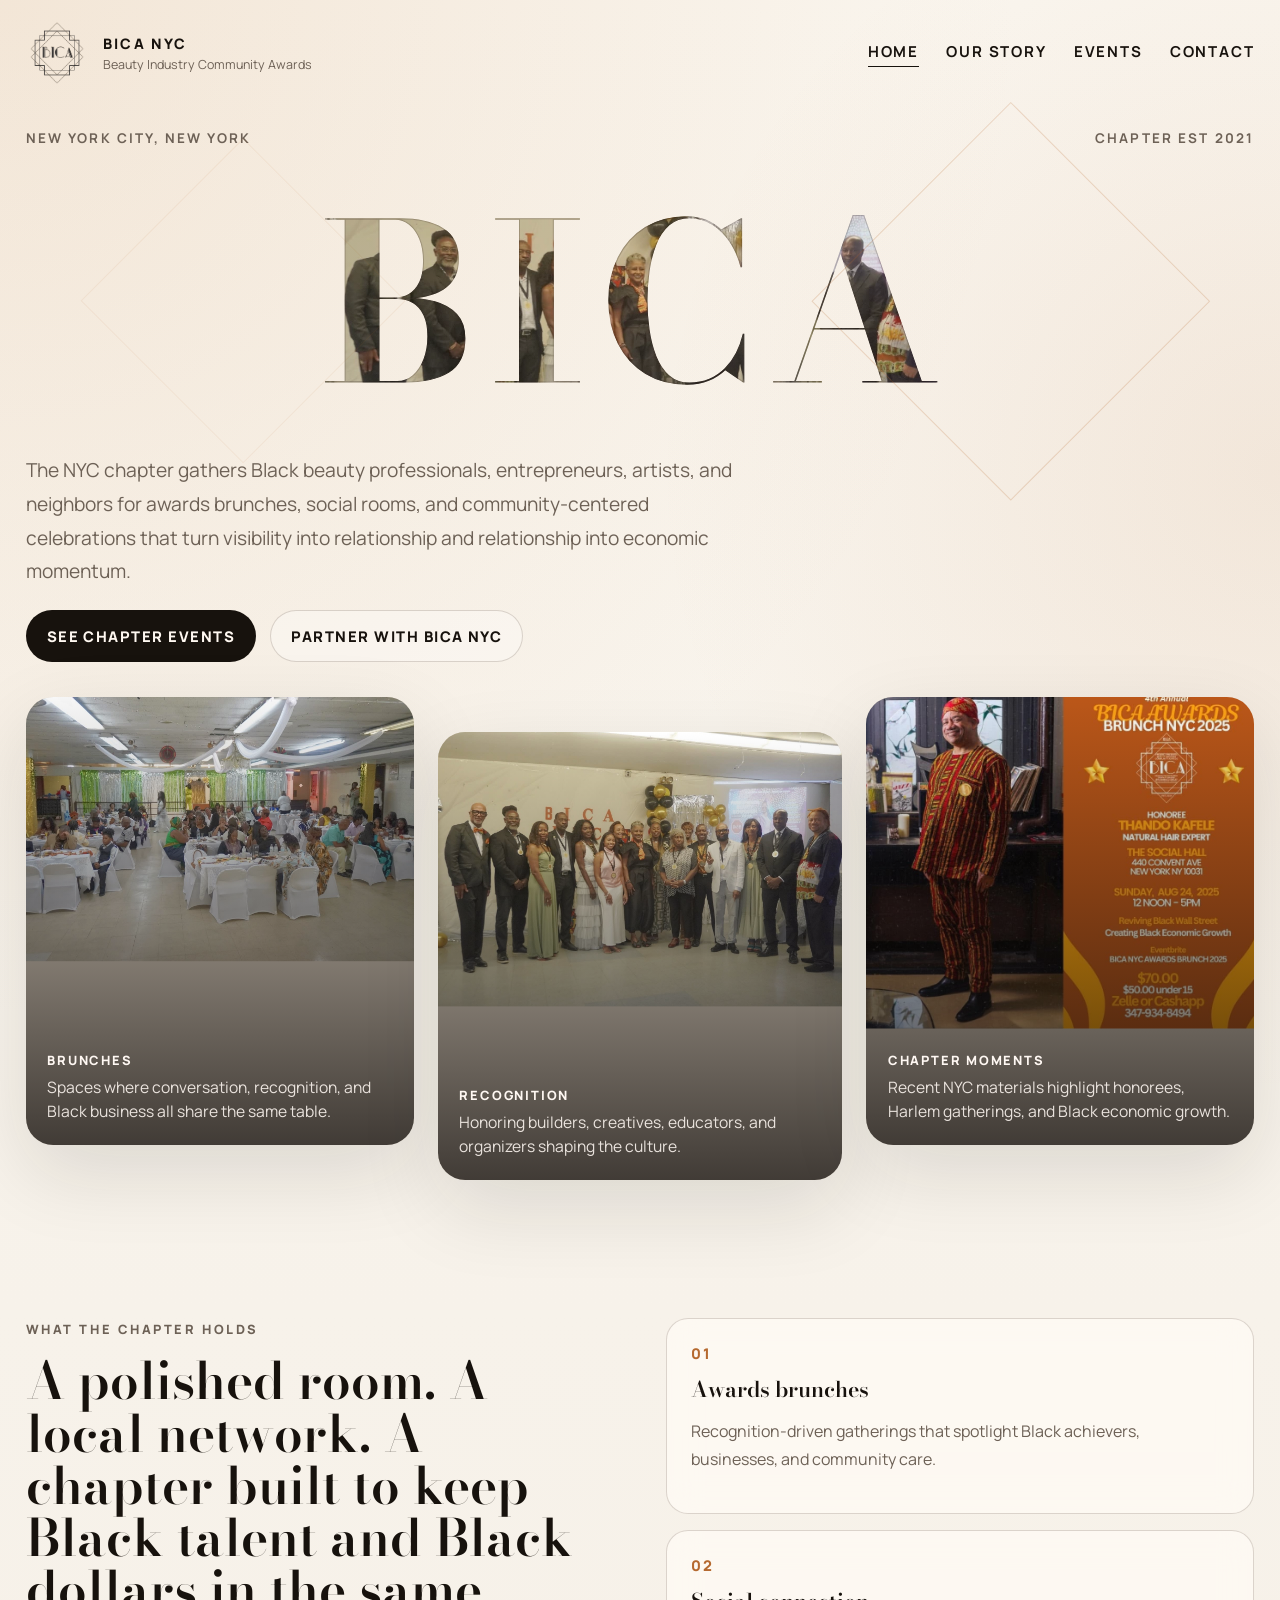
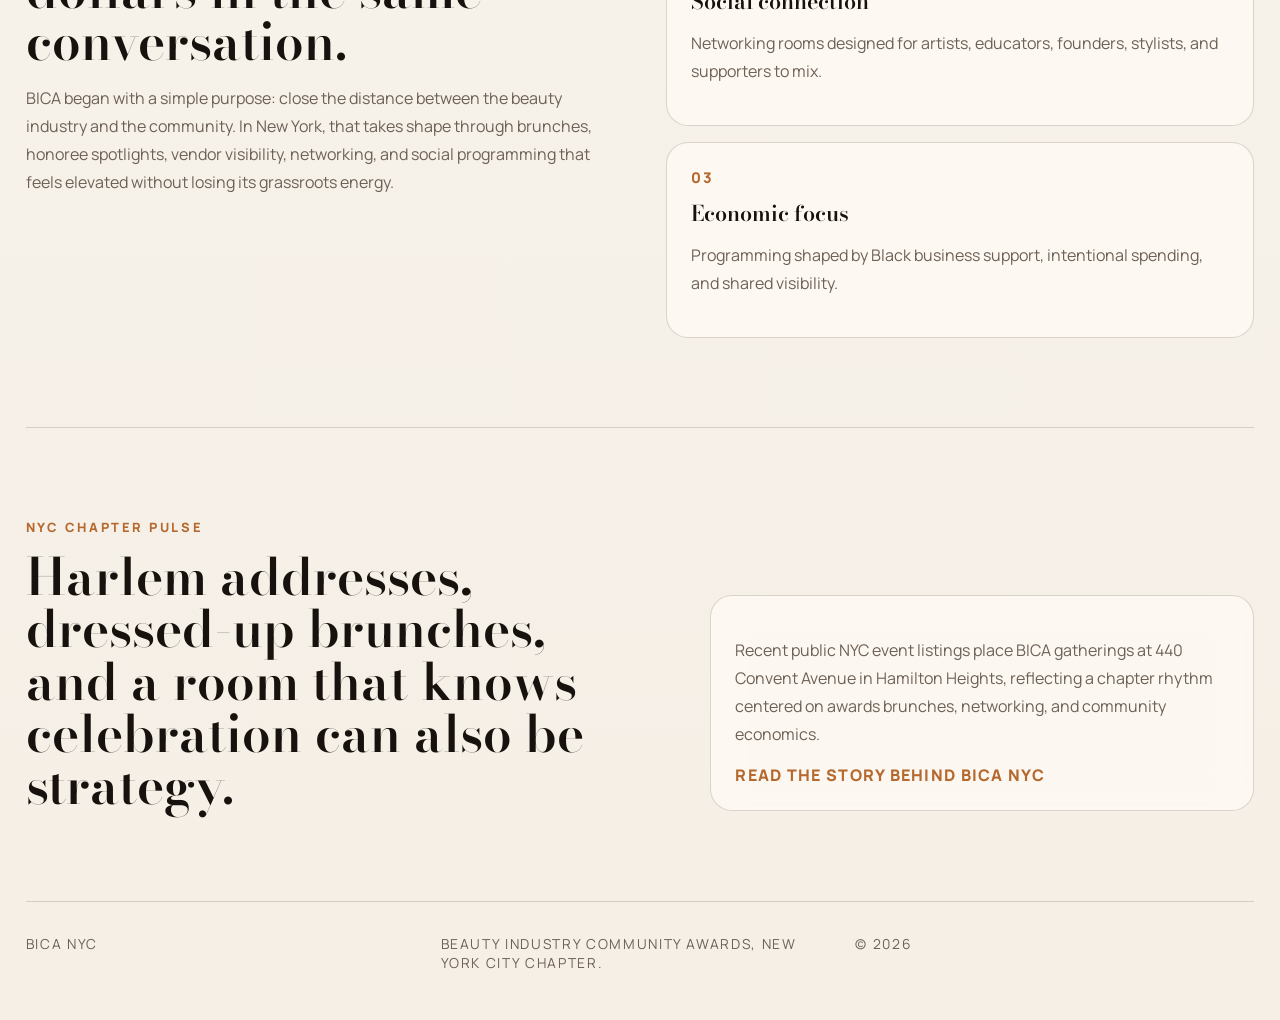
==== index.html @ 3b9389a3 "Initial BICA NYC site" ====
<!doctype html>
<html lang="en">
  <head>
    <meta charset="UTF-8" />
    <meta name="viewport" content="width=device-width, initial-scale=1.0" />
    <title>BICA NYC | Beauty Industry Community Awards</title>
    <meta
      name="description"
      content="BICA NYC celebrates Black beauty professionals, entrepreneurs, and community builders through awards brunches, social gatherings, and economic connection."
    />
    <link rel="icon" href="cleanIcon.png" type="image/png" />
    <link rel="preconnect" href="https://fonts.googleapis.com" />
    <link rel="preconnect" href="https://fonts.gstatic.com" crossorigin />
    <link
      href="https://fonts.googleapis.com/css2?family=Bodoni+Moda:opsz,wght@6..96,400;6..96,500;6..96,700&family=Manrope:wght@400;500;600;700;800&display=swap"
      rel="stylesheet"
    />
    <link rel="stylesheet" href="styles.css" />
    <script src="app.js" defer></script>
  </head>
  <body data-page="home">
    <div class="page-shell">
      <header class="site-header">
        <a class="brand-lockup" href="index.html" aria-label="BICA NYC home">
          <img src="cleanIcon.png" alt="" />
          <div>
            <span>BICA NYC</span>
            <small>Beauty Industry Community Awards</small>
          </div>
        </a>
        <button class="menu-toggle" type="button" aria-expanded="false" aria-controls="site-nav">
          Menu
        </button>
        <nav class="site-nav" id="site-nav" aria-label="Primary navigation">
          <a href="index.html">Home</a>
          <a href="our-story.html">Our Story</a>
          <a href="events.html">Events</a>
          <a href="contact.html">Contact</a>
        </nav>
      </header>

      <main>
        <section class="hero hero-home">
          <div class="hero-rail">
            <p class="hero-meta">New York City, New York</p>
            <p class="hero-meta hero-meta-right">Chapter est 2021</p>
          </div>
          <div class="hero-wordmark-wrap">
            <h1 class="hero-wordmark">BICA</h1>
          </div>
          <div class="hero-intro">
            <p class="lede">
              The NYC chapter gathers Black beauty professionals, entrepreneurs, artists, and neighbors for
              awards brunches, social rooms, and community-centered celebrations that turn visibility into
              relationship and relationship into economic momentum.
            </p>
            <div class="hero-actions">
              <a class="button button-dark" href="events.html">See chapter events</a>
              <a class="button button-ghost" href="contact.html">Partner with BICA NYC</a>
            </div>
          </div>
          <div class="media-ribbon" data-auto-track>
            <article class="media-card media-card-tall">
              <img src="assets/banquet-room.jpg" alt="Guests seated at a BICA brunch gathering in New York." />
              <div class="media-copy">
                <span>Brunches</span>
                <p>Spaces where conversation, recognition, and Black business all share the same table.</p>
              </div>
            </article>
            <article class="media-card media-card-tall media-card-focus">
              <img
                src="assets/award-honorees.jpg"
                alt="BICA honorees and community leaders posing together after an awards celebration."
              />
              <div class="media-copy">
                <span>Recognition</span>
                <p>Honoring builders, creatives, educators, and organizers shaping the culture.</p>
              </div>
            </article>
            <article class="media-card media-card-tall">
              <img
                src="assets/nyc-brunch-2025-poster.jpg"
                alt="Poster for the 4th Annual BICA Awards Brunch NYC 2025."
              />
              <div class="media-copy">
                <span>Chapter moments</span>
                <p>Recent NYC materials highlight honorees, Harlem gatherings, and Black economic growth.</p>
              </div>
            </article>
          </div>
        </section>

        <section class="section split-section">
          <div class="section-copy">
            <p class="section-label">What the chapter holds</p>
            <h2>
              A polished room. A local network. A chapter built to keep Black talent and Black dollars in the
              same conversation.
            </h2>
            <p>
              BICA began with a simple purpose: close the distance between the beauty industry and the
              community. In New York, that takes shape through brunches, honoree spotlights, vendor
              visibility, networking, and social programming that feels elevated without losing its grassroots
              energy.
            </p>
          </div>
          <div class="stat-grid">
            <article>
              <span>01</span>
              <h3>Awards brunches</h3>
              <p>Recognition-driven gatherings that spotlight Black achievers, businesses, and community care.</p>
            </article>
            <article>
              <span>02</span>
              <h3>Social connection</h3>
              <p>Networking rooms designed for artists, educators, founders, stylists, and supporters to mix.</p>
            </article>
            <article>
              <span>03</span>
              <h3>Economic focus</h3>
              <p>Programming shaped by Black business support, intentional spending, and shared visibility.</p>
            </article>
          </div>
        </section>

        <section class="section chapter-band">
          <div class="chapter-band-copy">
            <p class="section-label">NYC Chapter Pulse</p>
            <h2>Harlem addresses, dressed-up brunches, and a room that knows celebration can also be strategy.</h2>
          </div>
          <div class="quote-panel">
            <p>
              Recent public NYC event listings place BICA gatherings at 440 Convent Avenue in Hamilton
              Heights, reflecting a chapter rhythm centered on awards brunches, networking, and community
              economics.
            </p>
            <a class="text-link" href="our-story.html">Read the story behind BICA NYC</a>
          </div>
        </section>
      </main>

      <footer class="site-footer">
        <p>BICA NYC</p>
        <p>Beauty Industry Community Awards, New York City chapter.</p>
        <p>&copy; <span data-year></span></p>
      </footer>
    </div>
  </body>
</html>
---- styles.css ----
:root {
  --bg: #f7f2ea;
  --bg-strong: #f1e8d9;
  --surface: rgba(255, 251, 245, 0.72);
  --surface-strong: #fffaf4;
  --ink: #17120d;
  --muted: #6d6156;
  --bronze: #b5692f;
  --bronze-soft: #d8a56f;
  --line: rgba(68, 48, 31, 0.18);
  --shadow: 0 28px 80px rgba(28, 21, 17, 0.12);
  --radius-lg: 32px;
  --radius-md: 22px;
  --radius-sm: 14px;
  --max-width: 1320px;
  --gutter: clamp(1.2rem, 2vw, 2rem);
}

*,
*::before,
*::after {
  box-sizing: border-box;
}

html {
  scroll-behavior: smooth;
}

body {
  margin: 0;
  min-height: 100vh;
  font-family: "Manrope", sans-serif;
  color: var(--ink);
  background:
    radial-gradient(circle at top left, rgba(214, 166, 118, 0.2), transparent 35%),
    radial-gradient(circle at 100% 18%, rgba(181, 105, 47, 0.1), transparent 25%),
    linear-gradient(180deg, #faf6ef 0%, var(--bg) 50%, #f5efe6 100%);
}

img {
  display: block;
  max-width: 100%;
}

a {
  color: inherit;
  text-decoration: none;
}

button,
input,
select,
textarea {
  font: inherit;
}

.page-shell {
  width: min(100%, calc(var(--max-width) + 2 * var(--gutter)));
  margin: 0 auto;
  padding: 0 var(--gutter) 2rem;
}

.site-header {
  display: flex;
  align-items: center;
  justify-content: space-between;
  gap: 1.25rem;
  padding: 1.4rem 0 0.8rem;
}

.brand-lockup {
  display: inline-flex;
  align-items: center;
  gap: 0.95rem;
  min-width: 0;
}

.brand-lockup img {
  width: 62px;
  height: 62px;
  flex: none;
  object-fit: contain;
  object-position: center;
}

.brand-lockup span,
.brand-lockup small {
  display: block;
}

.brand-lockup span {
  font-size: 0.9rem;
  font-weight: 800;
  letter-spacing: 0.16em;
  text-transform: uppercase;
}

.brand-lockup small {
  margin-top: 0.18rem;
  color: var(--muted);
  font-size: 0.78rem;
}

.site-nav {
  display: inline-flex;
  align-items: center;
  gap: 1.7rem;
}

.site-nav a {
  position: relative;
  padding-bottom: 0.18rem;
  font-size: 0.94rem;
  font-weight: 700;
  letter-spacing: 0.12em;
  text-transform: uppercase;
}

.site-nav a::after {
  content: "";
  position: absolute;
  left: 0;
  bottom: -0.1rem;
  width: 100%;
  height: 1px;
  background: currentColor;
  transform: scaleX(0);
  transform-origin: right;
  transition: transform 180ms ease;
}

.site-nav a:hover::after,
.site-nav a[aria-current="page"]::after {
  transform: scaleX(1);
  transform-origin: left;
}

.menu-toggle {
  display: none;
  border: 0;
  background: transparent;
  padding: 0.5rem 0.2rem;
  font-size: 0.85rem;
  font-weight: 800;
  letter-spacing: 0.16em;
  text-transform: uppercase;
  color: var(--ink);
}

.hero {
  padding: 1.4rem 0 3rem;
}

.hero-rail {
  display: flex;
  justify-content: space-between;
  gap: 1rem;
  padding-top: 0.6rem;
}

.hero-meta {
  margin: 0;
  max-width: 18rem;
  color: var(--muted);
  font-size: 0.84rem;
  font-weight: 700;
  letter-spacing: 0.16em;
  text-transform: uppercase;
}

.hero-meta-right {
  text-align: right;
}

.hero-wordmark-wrap {
  position: relative;
  display: grid;
  place-items: center;
  min-height: clamp(13rem, 24vw, 22rem);
  padding: clamp(1rem, 4vw, 2rem) 0 clamp(1.2rem, 2vw, 1.6rem);
}

.hero-wordmark-wrap::before,
.hero-wordmark-wrap::after {
  content: "";
  position: absolute;
  top: 50%;
  width: clamp(12rem, 22vw, 22rem);
  aspect-ratio: 1;
  border: 1px solid rgba(181, 105, 47, 0.22);
  transform: translateY(-50%) rotate(45deg);
}

.hero-wordmark-wrap::before {
  right: clamp(2.5rem, 8vw, 9rem);
}

.hero-wordmark-wrap::after {
  width: clamp(10rem, 18vw, 18rem);
  left: clamp(2.5rem, 8vw, 9rem);
  opacity: 0.35;
}

.hero-wordmark {
  margin: 0;
  font-family: "Bodoni Moda", serif;
  font-size: clamp(5rem, 17vw, 13.8rem);
  font-weight: 700;
  line-height: 0.88;
  letter-spacing: 0.08em;
  text-align: center;
  text-transform: uppercase;
  color: transparent;
  background-image:
    linear-gradient(135deg, rgba(20, 15, 10, 0.12), rgba(181, 105, 47, 0.08)),
    url("assets/award-honorees.jpg");
  background-size: cover;
  background-position: center 42%;
  -webkit-background-clip: text;
  background-clip: text;
  -webkit-text-stroke: 1px rgba(35, 23, 16, 0.22);
}

.hero-intro {
  display: grid;
  justify-items: start;
  gap: 1.3rem;
  margin: 0 auto 2.2rem;
}

.lede,
.page-hero-copy,
.section-copy p,
.stat-grid p,
.event-card p,
.story-column p,
.timeline-list p,
.contact-card p,
.contact-form label,
.quote-panel p,
.pull-quote p {
  color: var(--muted);
  line-height: 1.75;
}

.lede {
  margin: 0;
  max-width: 46rem;
  font-size: clamp(1rem, 1vw + 0.85rem, 1.2rem);
}

.hero-actions {
  display: flex;
  gap: 0.9rem;
  flex-wrap: wrap;
  justify-content: flex-start;
}

.button {
  display: inline-flex;
  align-items: center;
  justify-content: center;
  min-height: 3.25rem;
  padding: 0.85rem 1.25rem;
  border-radius: 999px;
  border: 1px solid transparent;
  font-size: 0.92rem;
  font-weight: 800;
  letter-spacing: 0.1em;
  text-transform: uppercase;
  transition:
    transform 180ms ease,
    border-color 180ms ease,
    background-color 180ms ease;
}

.button:hover {
  transform: translateY(-1px);
}

.button-dark {
  background: var(--ink);
  color: #fff8f1;
}

.button-ghost {
  border-color: var(--line);
  background: rgba(255, 255, 255, 0.3);
}

.media-ribbon {
  display: grid;
  grid-template-columns: minmax(0, 0.96fr) minmax(0, 1fr) minmax(0, 0.96fr);
  gap: 1.5rem;
  align-items: start;
}

.media-card {
  position: relative;
  overflow: hidden;
  border-radius: clamp(1.7rem, 2vw, 2.4rem);
  min-height: 28rem;
  background: #ddd2c2;
  box-shadow: var(--shadow);
}

.media-card::after {
  content: "";
  position: absolute;
  inset: 0;
  background: linear-gradient(180deg, transparent 0%, rgba(16, 12, 10, 0.76) 100%);
}

.media-card img {
  width: 100%;
  height: 100%;
  object-fit: cover;
  transform: scale(1.04);
  animation: frame-drift 18s ease-in-out infinite alternate;
}

.media-card-focus {
  margin-top: 2.2rem;
}

.media-copy {
  position: absolute;
  inset: auto 0 0;
  z-index: 1;
  padding: 1.35rem;
  color: #fff8f3;
}

.media-copy span {
  display: block;
  margin-bottom: 0.35rem;
  font-size: 0.8rem;
  font-weight: 800;
  letter-spacing: 0.14em;
  text-transform: uppercase;
}

.media-copy p {
  margin: 0;
  font-size: 0.98rem;
  line-height: 1.55;
  color: rgba(255, 248, 243, 0.88);
}

.section {
  padding: clamp(3.6rem, 7vw, 6rem) 0;
}

.split-section,
.contact-layout,
.story-grid {
  display: grid;
  grid-template-columns: repeat(2, minmax(0, 1fr));
  gap: clamp(1.8rem, 4vw, 4rem);
  align-items: start;
}

.section-label,
.event-date {
  margin: 0 0 0.9rem;
  color: var(--bronze);
  font-size: 0.8rem;
  font-weight: 800;
  letter-spacing: 0.2em;
  text-transform: uppercase;
}

h1,
h2,
h3 {
  margin: 0;
  font-family: "Bodoni Moda", serif;
  font-weight: 600;
  line-height: 1.02;
}

h1 {
  font-size: clamp(2.8rem, 6vw, 5.4rem);
}

h2 {
  font-size: clamp(2rem, 4vw, 3.3rem);
}

h3 {
  font-size: 1.35rem;
}

.section-copy h2,
.story-column h2 {
  margin-bottom: 1rem;
  max-width: 18ch;
}

.stat-grid {
  display: grid;
  gap: 1rem;
}

.stat-grid article,
.event-card,
.contact-card,
.contact-form,
.quote-panel {
  position: relative;
  overflow: hidden;
  padding: 1.5rem;
  border: 1px solid var(--line);
  border-radius: var(--radius-md);
  background: var(--surface);
  backdrop-filter: blur(16px);
}

.stat-grid article span {
  display: block;
  margin-bottom: 1rem;
  color: var(--bronze);
  font-size: 0.92rem;
  font-weight: 800;
  letter-spacing: 0.14em;
}

.stat-grid h3 {
  margin-bottom: 0.75rem;
}

.chapter-band {
  display: grid;
  grid-template-columns: minmax(0, 1.1fr) minmax(18rem, 0.9fr);
  gap: 1.25rem;
  align-items: end;
  border-top: 1px solid var(--line);
}

.chapter-band-copy h2 {
  max-width: 18ch;
}

.text-link {
  color: var(--bronze);
  font-weight: 800;
  letter-spacing: 0.08em;
  text-transform: uppercase;
}

.page-hero {
  display: grid;
  grid-template-columns: minmax(0, 1.05fr) minmax(0, 0.95fr);
  gap: 2rem;
  align-items: end;
  padding: 2rem 0 2.2rem;
}

.page-hero h1 {
  max-width: 12ch;
}

.story-figure {
  margin: 0;
  overflow: hidden;
  border-radius: var(--radius-lg);
  box-shadow: var(--shadow);
}

.story-figure img {
  width: 100%;
  height: 100%;
  min-height: 30rem;
  object-fit: cover;
}

.story-column {
  padding-top: 0.8rem;
}

.timeline-section {
  border-top: 1px solid var(--line);
}

.timeline-list {
  display: grid;
  gap: 1rem;
  margin-top: 2rem;
}

.timeline-list article {
  display: grid;
  grid-template-columns: 7rem minmax(0, 1fr);
  gap: 1rem;
  padding: 1rem 0;
  border-bottom: 1px solid var(--line);
}

.timeline-list span {
  color: var(--bronze);
  font-size: 0.92rem;
  font-weight: 800;
  letter-spacing: 0.14em;
  text-transform: uppercase;
}

.pull-quote {
  padding-top: 0;
}

.pull-quote p {
  max-width: 28ch;
  margin: 0;
  font-family: "Bodoni Moda", serif;
  font-size: clamp(1.8rem, 3vw, 2.7rem);
  line-height: 1.3;
  color: var(--ink);
}

.event-grid {
  display: grid;
  grid-template-columns: minmax(0, 0.95fr) repeat(2, minmax(0, 1fr));
  gap: 1rem;
}

.event-card {
  min-height: 100%;
}

.event-card h2 {
  margin-bottom: 0.8rem;
  font-size: clamp(1.6rem, 2vw, 2rem);
}

.event-card-image {
  padding: 0;
}

.event-card-image img {
  width: 100%;
  height: 100%;
  object-fit: cover;
}

.gallery-section {
  border-top: 1px solid var(--line);
}

.media-ribbon-secondary {
  grid-template-columns: repeat(3, minmax(0, 1fr));
}

.media-ribbon-secondary .media-card {
  min-height: 24rem;
}

.contact-stack {
  display: grid;
  gap: 1rem;
}

.contact-form {
  display: grid;
  gap: 1rem;
}

.contact-form label {
  display: grid;
  gap: 0.5rem;
  font-size: 0.92rem;
  font-weight: 700;
}

.contact-form input,
.contact-form select,
.contact-form textarea {
  width: 100%;
  border: 1px solid rgba(47, 32, 18, 0.18);
  border-radius: 18px;
  padding: 0.95rem 1rem;
  background: rgba(255, 253, 249, 0.85);
  color: var(--ink);
}

.contact-form textarea {
  resize: vertical;
}

.form-note {
  margin: 0;
  color: var(--muted);
  font-size: 0.9rem;
}

.form-status {
  min-height: 1.4rem;
  margin: 0;
  color: var(--bronze);
  font-size: 0.9rem;
  font-weight: 700;
}

.site-footer {
  display: grid;
  grid-template-columns: repeat(3, minmax(0, 1fr));
  gap: 1rem;
  padding: 2rem 0 1rem;
  border-top: 1px solid var(--line);
  color: var(--muted);
  font-size: 0.86rem;
  text-transform: uppercase;
  letter-spacing: 0.12em;
}

.site-footer p {
  margin: 0;
}

@keyframes frame-drift {
  0% {
    transform: scale(1.04) translate3d(-1.5%, -1%, 0);
  }
  100% {
    transform: scale(1.08) translate3d(1.5%, 1%, 0);
  }
}

@media (max-width: 980px) {
  .hero-intro,
  .page-hero,
  .split-section,
  .contact-layout,
  .story-grid,
  .chapter-band,
  .event-grid,
  .site-footer {
    grid-template-columns: 1fr;
  }

  .hero-intro {
    display: grid;
  }

  .hero-meta-right {
    text-align: left;
  }

  .hero-wordmark-wrap {
    min-height: auto;
  }

  .hero-wordmark-wrap::before {
    right: 1rem;
  }

  .hero-wordmark-wrap::after {
    left: 1rem;
  }

  .media-ribbon,
  .media-ribbon-secondary {
    grid-template-columns: 1fr;
  }

  .media-card-focus {
    margin-top: 0;
  }

  .story-figure img {
    min-height: 24rem;
  }

  .site-footer {
    gap: 0.45rem;
  }
}

@media (max-width: 820px) {
  .site-header {
    align-items: flex-start;
    flex-wrap: wrap;
  }

  .menu-toggle {
    display: inline-flex;
    margin-left: auto;
  }

  .site-nav {
    display: none;
    width: 100%;
    flex-direction: column;
    align-items: flex-start;
    gap: 0.95rem;
    padding: 0.2rem 0 0.8rem;
  }

  .site-nav.is-open {
    display: flex;
  }

  .hero {
    padding-top: 0.5rem;
  }

  .hero-rail {
    display: grid;
    gap: 0.4rem;
  }

  .media-ribbon,
  .media-ribbon-secondary {
    display: flex;
    gap: 1rem;
    overflow-x: auto;
    touch-action: pan-x;
    padding-bottom: 0.45rem;
    scroll-snap-type: x mandatory;
    scrollbar-width: none;
  }

  .media-ribbon::-webkit-scrollbar,
  .media-ribbon-secondary::-webkit-scrollbar {
    display: none;
  }

  .media-ribbon.is-dragging,
  .media-ribbon-secondary.is-dragging {
    cursor: grabbing;
    scroll-snap-type: none;
  }

  .media-card {
    min-width: min(82vw, 22rem);
    min-height: 24rem;
    scroll-snap-align: start;
  }

  .timeline-list article {
    grid-template-columns: 1fr;
  }
}

@media (max-width: 560px) {
  .page-shell {
    padding-bottom: 1.2rem;
  }

  .hero-wordmark {
    font-size: clamp(4rem, 22vw, 6rem);
    letter-spacing: 0.05em;
  }

  h1 {
    font-size: clamp(2.2rem, 10vw, 3.2rem);
  }

  h2 {
    font-size: clamp(1.8rem, 8vw, 2.4rem);
  }

  .brand-lockup {
    max-width: calc(100% - 5rem);
  }

  .brand-lockup img {
    width: 48px;
    height: 48px;
  }

  .stat-grid article,
  .event-card,
  .contact-card,
  .contact-form,
  .quote-panel {
    padding: 1.25rem;
  }
}
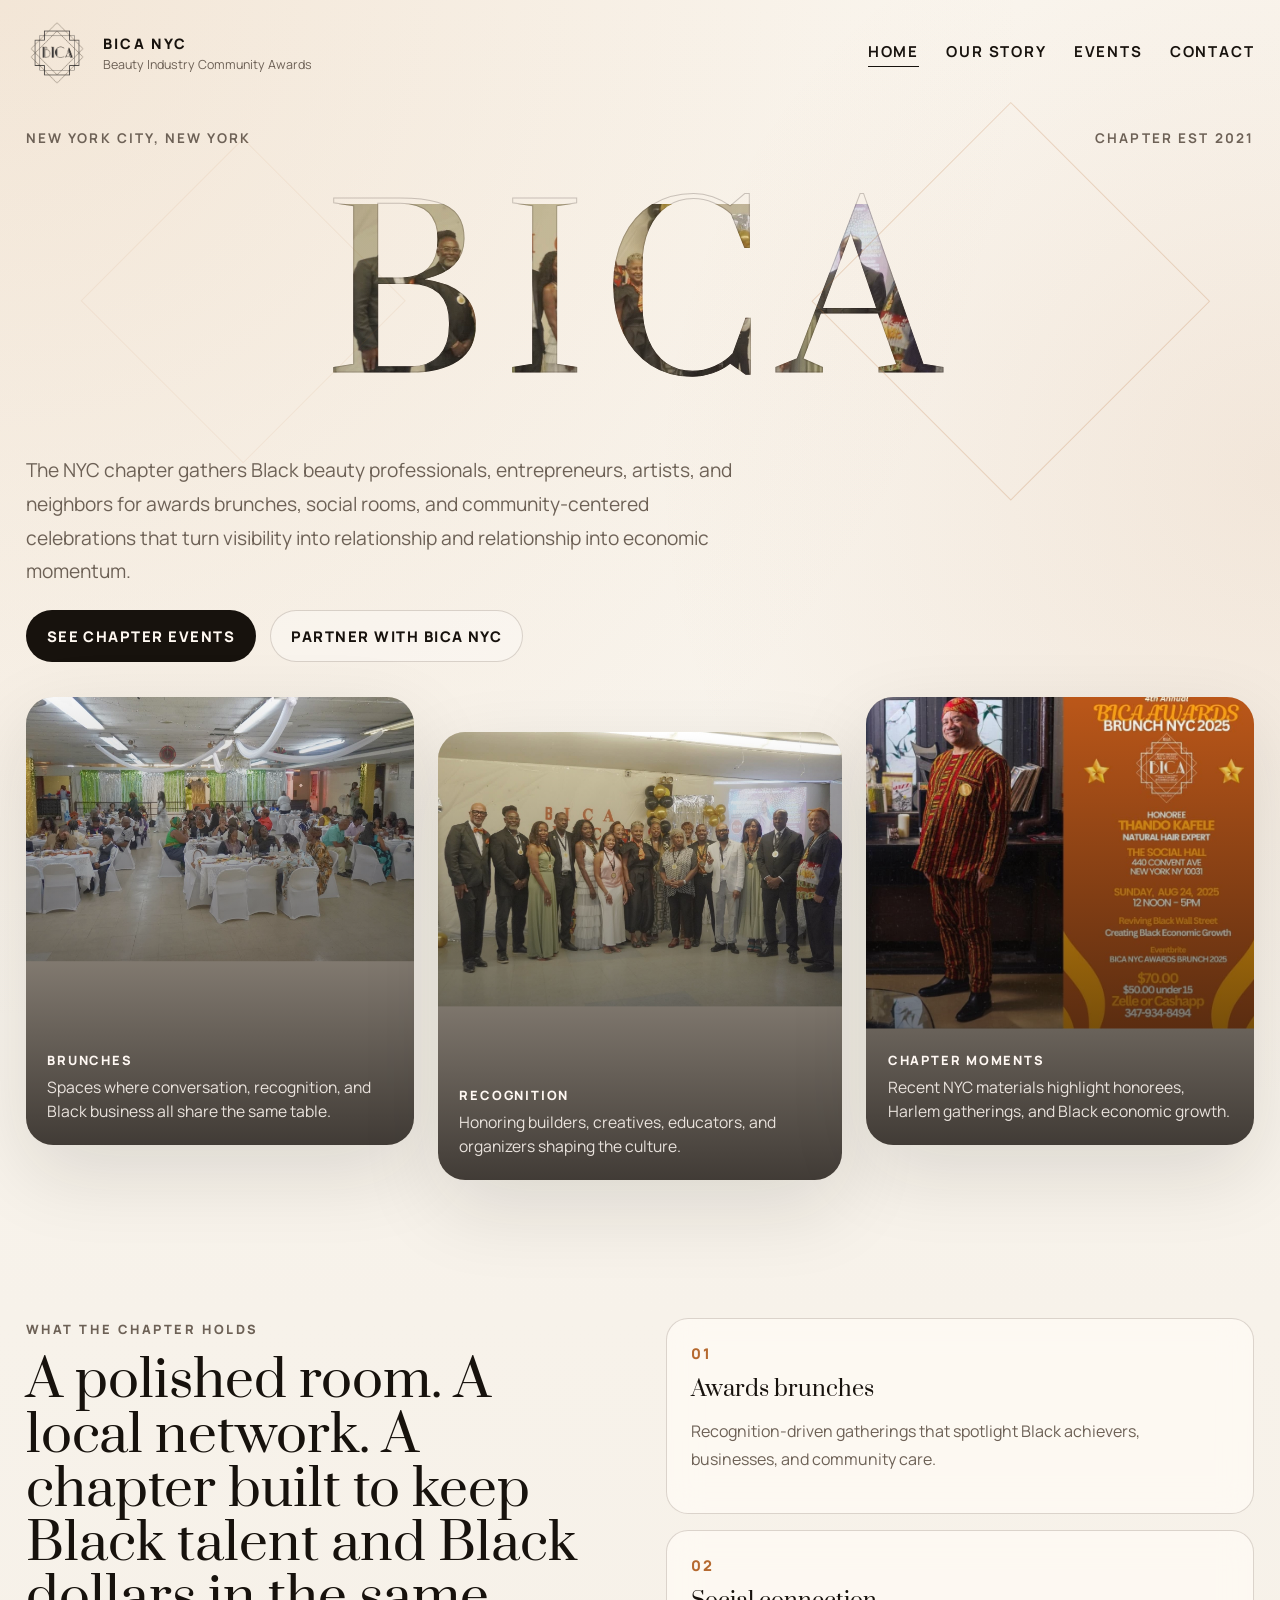
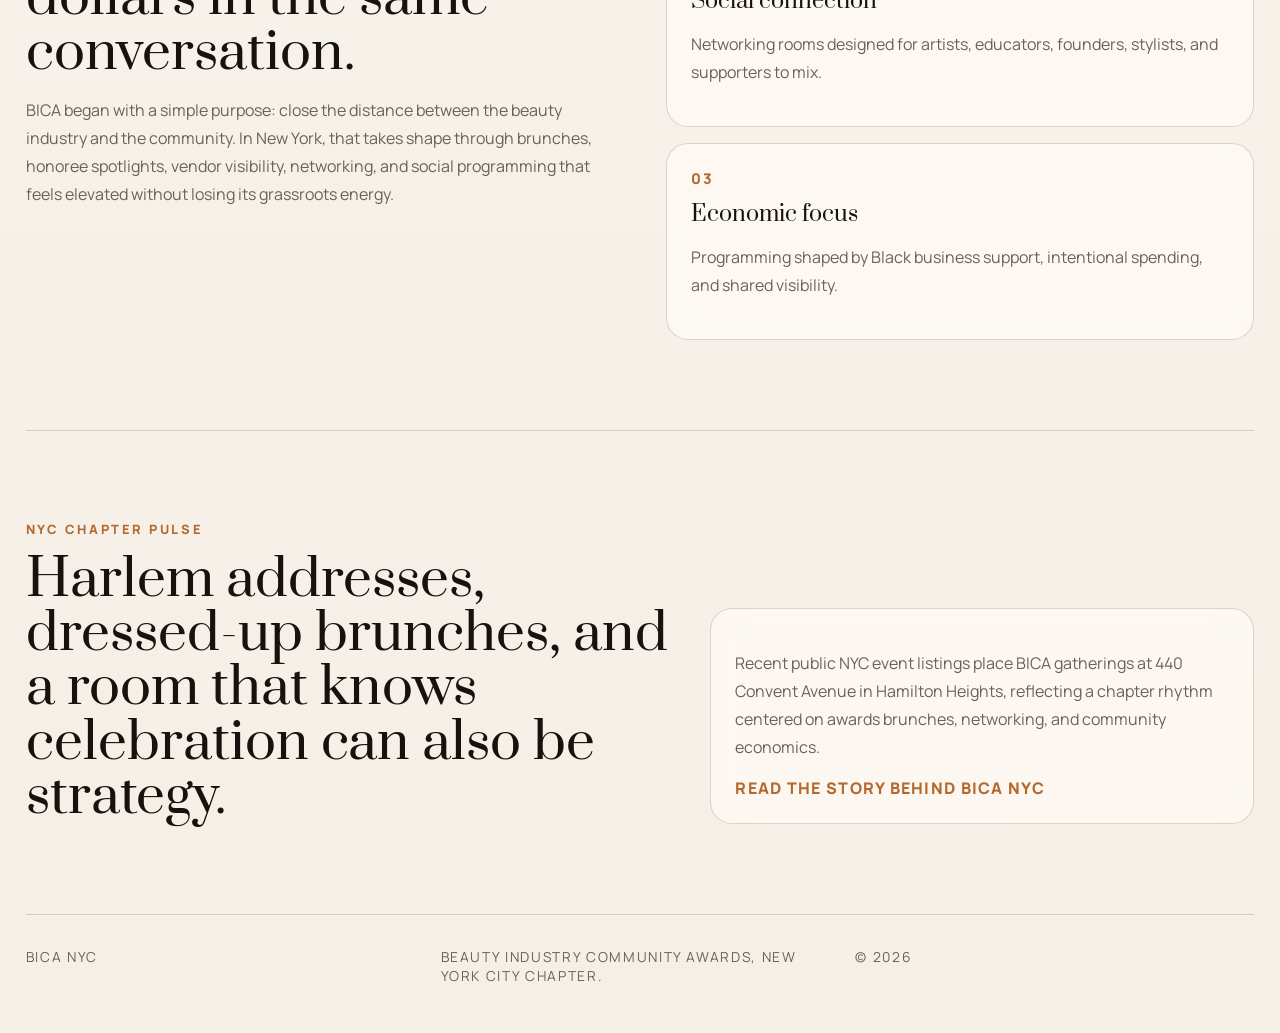
==== commit 740429ee: "Swap headline font to Prata" ====
--- a/index.html
+++ b/index.html
@@ -12,7 +12,7 @@
     <link rel="preconnect" href="https://fonts.googleapis.com" />
     <link rel="preconnect" href="https://fonts.gstatic.com" crossorigin />
     <link
-      href="https://fonts.googleapis.com/css2?family=Bodoni+Moda:opsz,wght@6..96,400;6..96,500;6..96,700&family=Manrope:wght@400;500;600;700;800&display=swap"
+      href="https://fonts.googleapis.com/css2?family=Prata&family=Manrope:wght@400;500;600;700;800&display=swap"
       rel="stylesheet"
     />
     <link rel="stylesheet" href="styles.css" />
--- a/styles.css
+++ b/styles.css
@@ -203,10 +203,10 @@
 
 .hero-wordmark {
   margin: 0;
-  font-family: "Bodoni Moda", serif;
+  font-family: "Prata", "Times New Roman", serif;
   font-size: clamp(5rem, 17vw, 13.8rem);
-  font-weight: 700;
-  line-height: 0.88;
+  font-weight: 400;
+  line-height: 0.92;
   letter-spacing: 0.08em;
   text-align: center;
   text-transform: uppercase;
@@ -374,9 +374,9 @@
 h2,
 h3 {
   margin: 0;
-  font-family: "Bodoni Moda", serif;
-  font-weight: 600;
-  line-height: 1.02;
+  font-family: "Prata", "Times New Roman", serif;
+  font-weight: 400;
+  line-height: 1.06;
 }
 
 h1 {
@@ -511,7 +511,7 @@
 .pull-quote p {
   max-width: 28ch;
   margin: 0;
-  font-family: "Bodoni Moda", serif;
+  font-family: "Prata", "Times New Roman", serif;
   font-size: clamp(1.8rem, 3vw, 2.7rem);
   line-height: 1.3;
   color: var(--ink);
